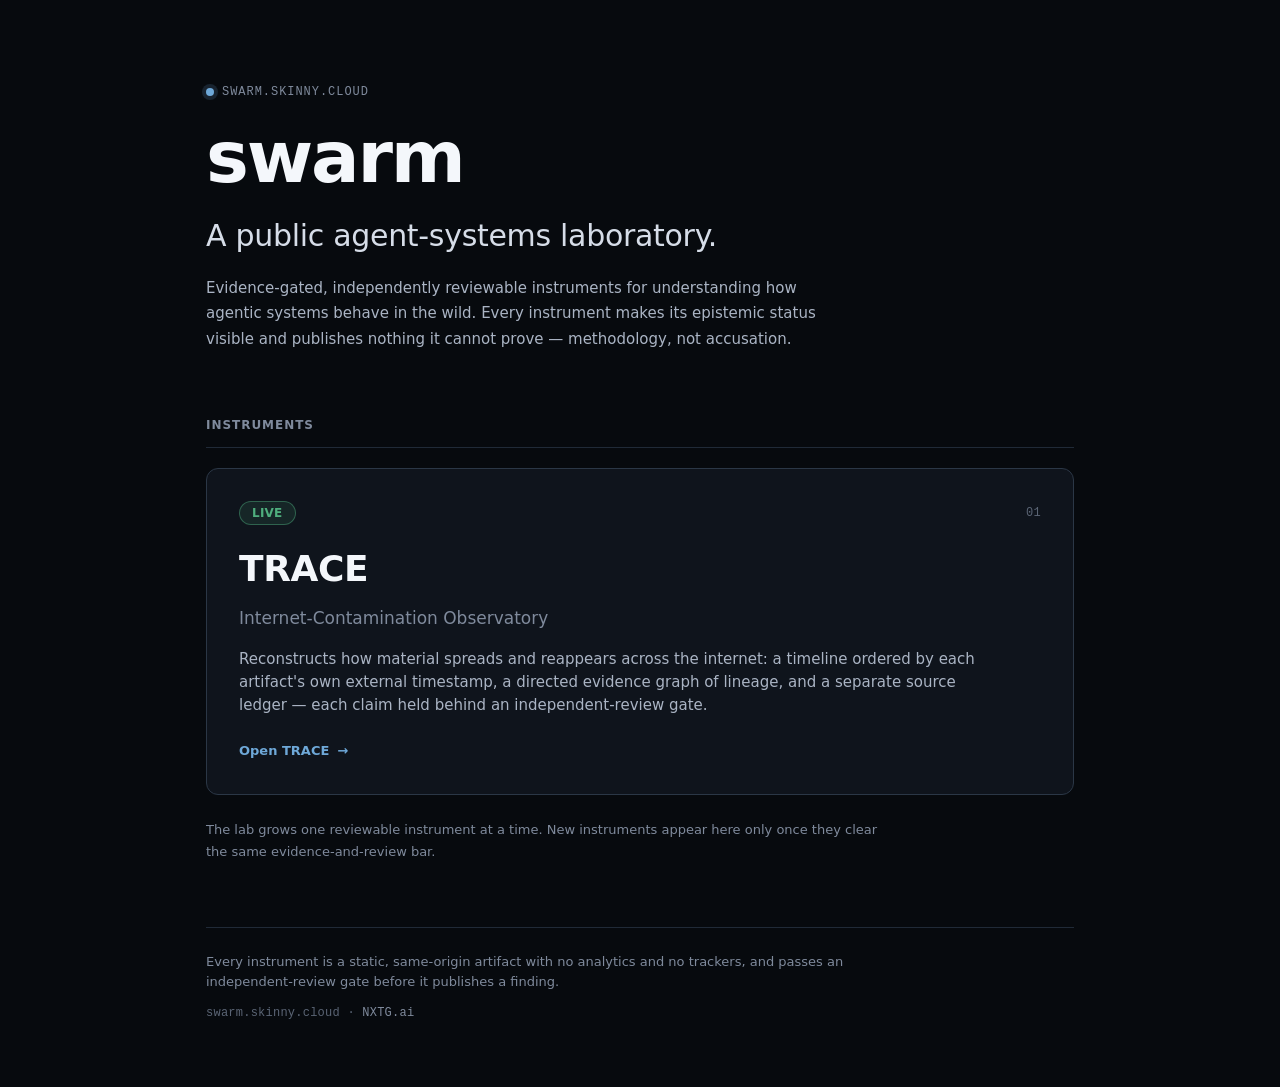
==== index.html @ 5da714e8 "feat(landing+headers): flagship single-instrument landing + real security headers Landing: cut the t" ====
<!DOCTYPE html>
<html lang="en">
<head>
  <meta charset="utf-8" />
  <meta name="viewport" content="width=device-width, initial-scale=1" />

  <!-- Same hard boundary as the instruments: the browser may reach nothing but
       this origin. No script at all on the landing; styles are same-origin
       stylesheets; data: only for the inline favicon. -->
  <meta http-equiv="Content-Security-Policy" content="default-src 'none'; style-src 'self'; img-src 'self' data:; base-uri 'none'; form-action 'none'; frame-ancestors 'none'" />
  <meta name="referrer" content="no-referrer" />

  <title>swarm — a public agent-systems laboratory</title>
  <meta name="description" content="swarm.skinny.cloud is a public agent-systems laboratory: evidence-gated, independently reviewable instruments for understanding how agentic systems behave. Methodology, not marketing." />
  <meta name="robots" content="index,follow" />
  <meta name="color-scheme" content="dark" />

  <link rel="icon" href="data:image/svg+xml,%3Csvg%20xmlns='http://www.w3.org/2000/svg'%20viewBox='0%200%2024%2024'%3E%3Crect%20width='24'%20height='24'%20fill='%23070a0e'/%3E%3Ccircle%20cx='12'%20cy='12'%20r='8'%20fill='none'%20stroke='%236ea8d8'%20stroke-width='1.6'/%3E%3Cpath%20d='M12%202v4M12%2018v4M2%2012h4M18%2012h4'%20stroke='%236ea8d8'%20stroke-width='1.6'/%3E%3Ccircle%20cx='12'%20cy='12'%20r='2'%20fill='%236ea8d8'/%3E%3C/svg%3E" />

  <link rel="stylesheet" href="css/tokens.css" />
  <link rel="stylesheet" href="css/landing.css" />
</head>
<body>
  <a class="skip-link" href="#main">Skip to content</a>

  <main class="lab" id="main">
    <header class="lab-head">
      <p class="eyebrow"><span class="mark" aria-hidden="true"></span>swarm.skinny.cloud</p>
      <h1 class="wordmark">swarm</h1>
      <p class="lede">A public agent-systems laboratory.</p>
      <p class="sub">
        Evidence-gated, independently reviewable instruments for understanding how
        agentic systems behave in the wild. Every instrument makes its epistemic
        status visible and publishes nothing it cannot prove — methodology, not
        accusation.
      </p>
    </header>

    <section class="instruments" aria-labelledby="instruments-label">
      <h2 class="section-label" id="instruments-label">Instruments</h2>
      <ul class="grid grid--single">

        <li class="card card--live card--feature">
          <a class="card-link" href="/trace/">
            <div class="card-top">
              <span class="pill pill--live">Live</span>
              <span class="card-idx">01</span>
            </div>
            <h3 class="card-title">TRACE</h3>
            <p class="card-kicker">Internet-Contamination Observatory</p>
            <p class="card-desc">
              Reconstructs how material spreads and reappears across the internet:
              a timeline ordered by each artifact's own external timestamp, a
              directed evidence graph of lineage, and a separate source ledger —
              each claim held behind an independent-review gate.
            </p>
            <span class="card-cta">Open TRACE<span class="arrow" aria-hidden="true">&#8594;</span></span>
          </a>
        </li>

      </ul>

      <p class="roadmap-note">
        The lab grows one reviewable instrument at a time. New instruments appear
        here only once they clear the same evidence-and-review bar.
      </p>
    </section>

    <footer class="lab-foot">
      <p class="foot-line">
        Every instrument is a static, same-origin artifact with no analytics and no
        trackers, and passes an independent-review gate before it publishes a finding.
      </p>
      <p class="foot-brand">swarm.skinny.cloud &middot; <span>NXTG.ai</span></p>
    </footer>
  </main>
</body>
</html>
---- css/tokens.css ----
/* =============================================================================
   TRACE Observatory — Design Tokens
   Sober dark forensic theme. Every value is a token (Law #2: Design System
   Supremacy). 4px spacing grid · 1.25 type scale · elevation · radius · motion.
   System fonts only — no external font imports of any kind.
   ============================================================================= */

:root {
  /* ---- Color primitives (never used directly in components) ---------------- */
  --c-ink-000: #f4f7fb;   /* brightest text */
  --c-ink-100: #d6dde8;
  --c-ink-200: #aab4c4;
  --c-ink-300: #7f8a9c;   /* muted / captions */
  --c-ink-400: #5a6474;   /* faint / disabled */

  --c-base-900: #070a0e;  /* page background (not pure black) */
  --c-base-850: #0b0f15;
  --c-base-800: #0f141c;  /* surface */
  --c-base-750: #131a24;  /* surface raised */
  --c-base-700: #1a222e;  /* surface floating */
  --c-base-650: #212b39;  /* hover */

  --c-line-800: #202a37;  /* hairline borders */
  --c-line-700: #2b3746;  /* borders */
  --c-line-600: #3a4a5e;  /* border hover / focus ring base */

  --c-steel-400: #6ea8d8; /* single restrained accent (interactive) */
  --c-steel-500: #4d8bc0;
  --c-steel-600: #3a6d9c;
  --c-steel-glow: rgba(110, 168, 216, 0.16);

  /* Status — epistemic state (restrained, not neon) */
  --c-verified-500: #4fae7e;   /* green — relief/accomplishment, used sparingly */
  --c-verified-050: rgba(79, 174, 126, 0.12);
  --c-plausible-500: #d9a441;  /* amber — consideration */
  --c-plausible-050: rgba(217, 164, 65, 0.12);
  --c-unresolved-500: #7f93ab; /* neutral steel-gray */
  --c-unresolved-050: rgba(127, 147, 171, 0.12);
  --c-refuted-500: #c96a68;    /* muted red */
  --c-refuted-050: rgba(201, 106, 104, 0.12);

  /* Tier — evidentiary proximity (sequential intensity) */
  --c-tier1: #6ea8d8;   /* T1 — first-party proximity, strongest */
  --c-tier2: #8f9bb0;   /* T2 — descriptor undefined in contract */
  --c-tier3: #6b7686;   /* T3 — behavioral analogue, NOT evidence */

  /* Semantic mappings ------------------------------------------------------- */
  --bg-page: var(--c-base-900);
  --bg-surface: var(--c-base-800);
  --bg-raised: var(--c-base-750);
  --bg-floating: var(--c-base-700);
  --bg-hover: var(--c-base-650);
  --bg-inset: var(--c-base-850);

  --text-strong: var(--c-ink-000);
  --text-primary: var(--c-ink-100);
  --text-secondary: var(--c-ink-200);
  --text-muted: var(--c-ink-300);
  --text-faint: var(--c-ink-400);

  --border-hairline: var(--c-line-800);
  --border-default: var(--c-line-700);
  --border-strong: var(--c-line-600);

  --accent: var(--c-steel-400);
  --accent-strong: var(--c-steel-500);
  --accent-glow: var(--c-steel-glow);

  --focus-ring: var(--c-steel-400);

  /* ---- Spacing — strict 4px grid ------------------------------------------ */
  --space-1: 4px;
  --space-2: 8px;
  --space-3: 12px;
  --space-4: 16px;
  --space-5: 20px;
  --space-6: 24px;
  --space-8: 32px;
  --space-10: 40px;
  --space-12: 48px;
  --space-16: 64px;
  --space-20: 80px;

  /* ---- Typography — 1.25 (major third) scale ------------------------------ */
  --font-sans: system-ui, -apple-system, "Segoe UI", Roboto, Helvetica, Arial, sans-serif;
  --font-mono: ui-monospace, "SF Mono", "SFMono-Regular", Menlo, Consolas,
               "Liberation Mono", "Roboto Mono", monospace;

  --text-xs: 0.75rem;    /* 12 — captions, chips */
  --text-sm: 0.8125rem;  /* 13 — dense meta */
  --text-base: 0.9375rem;/* 15 — body */
  --text-md: 1.0625rem;  /* 17 */
  --text-lg: 1.25rem;    /* 20 */
  --text-xl: 1.5rem;     /* 24 */
  --text-2xl: 1.875rem;  /* 30 */
  --text-3xl: 2.25rem;   /* 36 — hero */

  --leading-tight: 1.2;
  --leading-snug: 1.35;
  --leading-normal: 1.55;
  --leading-relaxed: 1.7;

  --tracking-tight: -0.01em;
  --tracking-normal: 0;
  --tracking-wide: 0.02em;
  --tracking-caps: 0.08em;   /* uppercase labels */

  --weight-regular: 400;
  --weight-medium: 500;
  --weight-semibold: 600;
  --weight-bold: 700;

  /* ---- Elevation — consistent shadow levels ------------------------------- */
  --elev-0: none;
  --elev-1: 0 1px 2px rgba(0, 0, 0, 0.4);
  --elev-2: 0 2px 6px rgba(0, 0, 0, 0.45);
  --elev-3: 0 8px 20px rgba(0, 0, 0, 0.5);
  --elev-4: 0 16px 40px rgba(0, 0, 0, 0.55);
  --elev-5: 0 24px 64px rgba(0, 0, 0, 0.6);

  /* ---- Radius ------------------------------------------------------------- */
  --radius-xs: 3px;
  --radius-sm: 5px;
  --radius-md: 8px;
  --radius-lg: 12px;
  --radius-xl: 16px;
  --radius-pill: 999px;

  /* ---- Motion — spring easing, sub-400ms interactions --------------------- */
  --ease-spring: cubic-bezier(0.16, 1, 0.3, 1);
  --ease-standard: cubic-bezier(0.4, 0, 0.2, 1);
  --ease-out: cubic-bezier(0.0, 0, 0.2, 1);

  --dur-fast: 120ms;
  --dur-base: 200ms;
  --dur-slow: 320ms;
  --stagger-step: 40ms;

  /* ---- Layout ------------------------------------------------------------- */
  --page-max: 1160px;
  --gutter: var(--space-4);
  --drawer-width: 460px;
}

@media (prefers-reduced-motion: reduce) {
  :root {
    --dur-fast: 0ms;
    --dur-base: 0ms;
    --dur-slow: 0ms;
    --stagger-step: 0ms;
  }
}
---- css/landing.css ----
/* =============================================================================
   swarm.skinny.cloud — lab landing
   Same sober dark forensic system as the instruments (tokens.css). Zero JS.
   ============================================================================= */

*, *::before, *::after { box-sizing: border-box; }
html { -webkit-text-size-adjust: 100%; }
body {
  margin: 0;
  background: var(--bg-page);
  color: var(--text-primary);
  font-family: var(--font-sans);
  font-size: var(--text-base);
  line-height: var(--leading-normal);
  -webkit-font-smoothing: antialiased;
  text-rendering: optimizeLegibility;
}

.skip-link {
  position: absolute; left: -9999px; top: 0;
  background: var(--bg-floating); color: var(--text-strong);
  padding: var(--space-2) var(--space-4); border-radius: var(--radius-sm);
  z-index: 10;
}
.skip-link:focus { left: var(--space-4); top: var(--space-4); }

.lab {
  max-width: 900px;
  margin: 0 auto;
  padding: clamp(var(--space-12), 8vw, var(--space-20)) var(--space-4) var(--space-16);
}

/* ---- Hero ---------------------------------------------------------------- */
.lab-head { max-width: 44rem; }

.eyebrow {
  display: inline-flex; align-items: center; gap: var(--space-2);
  margin: 0 0 var(--space-5);
  font-family: var(--font-mono);
  font-size: var(--text-xs);
  letter-spacing: var(--tracking-caps);
  text-transform: uppercase;
  color: var(--text-muted);
}
.eyebrow .mark {
  width: 8px; height: 8px; border-radius: var(--radius-pill);
  background: var(--accent);
  box-shadow: 0 0 0 4px var(--accent-glow);
}

.wordmark {
  margin: 0;
  font-size: clamp(2.75rem, 12vw, 4.5rem);
  font-weight: var(--weight-bold);
  letter-spacing: -0.03em;
  line-height: 1;
  color: var(--text-strong);
}

.lede {
  margin: var(--space-5) 0 var(--space-4);
  font-size: clamp(var(--text-lg), 3.5vw, var(--text-2xl));
  font-weight: var(--weight-medium);
  color: var(--text-primary);
  letter-spacing: var(--tracking-tight);
}

.sub {
  margin: 0;
  max-width: 40rem;
  color: var(--text-secondary);
  line-height: var(--leading-relaxed);
}

/* ---- Instruments -------------------------------------------------------- */
.instruments { margin-top: clamp(var(--space-12), 8vw, var(--space-16)); }

.section-label {
  margin: 0 0 var(--space-5);
  padding-bottom: var(--space-3);
  border-bottom: 1px solid var(--border-hairline);
  font-size: var(--text-xs);
  font-weight: var(--weight-semibold);
  letter-spacing: var(--tracking-caps);
  text-transform: uppercase;
  color: var(--text-muted);
}

.grid {
  list-style: none; margin: 0; padding: 0;
  display: grid; gap: var(--space-4);
  grid-template-columns: repeat(auto-fill, minmax(260px, 1fr));
}

/* Single live instrument — present it as the flagship, no placeholder tiles. */
.grid--single { grid-template-columns: 1fr; }

.card--feature .card-link { padding: clamp(var(--space-6), 4vw, var(--space-8)); }
.card--feature .card-title { font-size: clamp(var(--text-2xl), 4vw, var(--text-3xl)); }
.card--feature .card-kicker { font-size: var(--text-md); }
.card--feature .card-desc { max-width: 46rem; font-size: var(--text-base); }

.roadmap-note {
  margin: var(--space-6) 0 0;
  max-width: 42rem;
  font-size: var(--text-sm);
  color: var(--text-muted);
  line-height: var(--leading-relaxed);
}

.card {
  position: relative;
  display: flex; flex-direction: column;
  background: var(--bg-surface);
  border: 1px solid var(--border-default);
  border-radius: var(--radius-lg);
  min-height: 100%;
}

.card-link {
  display: flex; flex-direction: column; gap: var(--space-2);
  padding: var(--space-5);
  height: 100%;
  color: inherit; text-decoration: none;
  border-radius: inherit;
  transition: border-color var(--dur-base) var(--ease-standard),
              transform var(--dur-base) var(--ease-spring),
              box-shadow var(--dur-base) var(--ease-standard);
}
.card--soon > .card-top { padding: var(--space-5) var(--space-5) 0; }
.card--soon { padding-bottom: var(--space-5); }
.card--soon .card-title,
.card--soon .card-kicker,
.card--soon .card-desc,
.card--soon .card-cta { padding-left: var(--space-5); padding-right: var(--space-5); }

.card-top {
  display: flex; align-items: center; justify-content: space-between;
  margin-bottom: var(--space-2);
}
.card-idx {
  font-family: var(--font-mono); font-size: var(--text-xs);
  color: var(--text-faint); letter-spacing: var(--tracking-wide);
}

.card-title {
  margin: 0;
  font-size: var(--text-xl);
  font-weight: var(--weight-bold);
  letter-spacing: -0.01em;
  color: var(--text-strong);
}
.card-kicker {
  margin: 0;
  font-size: var(--text-sm);
  color: var(--text-muted);
}
.card-desc {
  margin: var(--space-2) 0 0;
  font-size: var(--text-sm);
  color: var(--text-secondary);
  line-height: var(--leading-normal);
}
.card-cta {
  margin-top: auto; padding-top: var(--space-4);
  display: inline-flex; align-items: center; gap: var(--space-2);
  font-size: var(--text-sm); font-weight: var(--weight-semibold);
  color: var(--accent);
}
.card-cta .arrow { transition: transform var(--dur-base) var(--ease-spring); }
.card-cta--muted { color: var(--text-faint); font-weight: var(--weight-medium); }

/* Live card — interactive */
.card--live { transition: border-color var(--dur-base) var(--ease-standard); }
.card--live .card-link:hover {
  border-color: var(--border-strong);
  transform: translateY(-2px);
  box-shadow: var(--elev-3);
}
.card--live .card-link:hover .arrow { transform: translateX(3px); }
.card--live .card-link:focus-visible {
  outline: 2px solid var(--focus-ring); outline-offset: 2px;
}

/* Coming-soon card — inert */
.card--soon {
  background: var(--bg-inset);
  border-style: dashed;
  border-color: var(--border-hairline);
}
.card--soon .card-title,
.card--soon .card-kicker { color: var(--text-muted); }
.card--soon .card-desc { color: var(--text-faint); }

/* ---- Pills -------------------------------------------------------------- */
.pill {
  display: inline-flex; align-items: center;
  padding: 2px var(--space-3);
  border-radius: var(--radius-pill);
  font-size: var(--text-xs); font-weight: var(--weight-semibold);
  letter-spacing: var(--tracking-wide);
  text-transform: uppercase;
  border: 1px solid transparent;
}
.pill--live {
  color: var(--c-verified-500); background: var(--c-verified-050);
  border-color: color-mix(in srgb, var(--c-verified-500) 45%, transparent);
}
.pill--soon {
  color: var(--text-muted); background: var(--c-unresolved-050);
  border-color: var(--border-default);
}

/* ---- Footer ------------------------------------------------------------- */
.lab-foot {
  margin-top: clamp(var(--space-12), 8vw, var(--space-16));
  padding-top: var(--space-6);
  border-top: 1px solid var(--border-hairline);
}
.foot-line {
  margin: 0 0 var(--space-3);
  max-width: 42rem;
  font-size: var(--text-sm);
  color: var(--text-muted);
}
.foot-brand {
  margin: 0;
  font-family: var(--font-mono);
  font-size: var(--text-xs);
  letter-spacing: var(--tracking-wide);
  color: var(--text-faint);
}
.foot-brand span { color: var(--text-muted); }
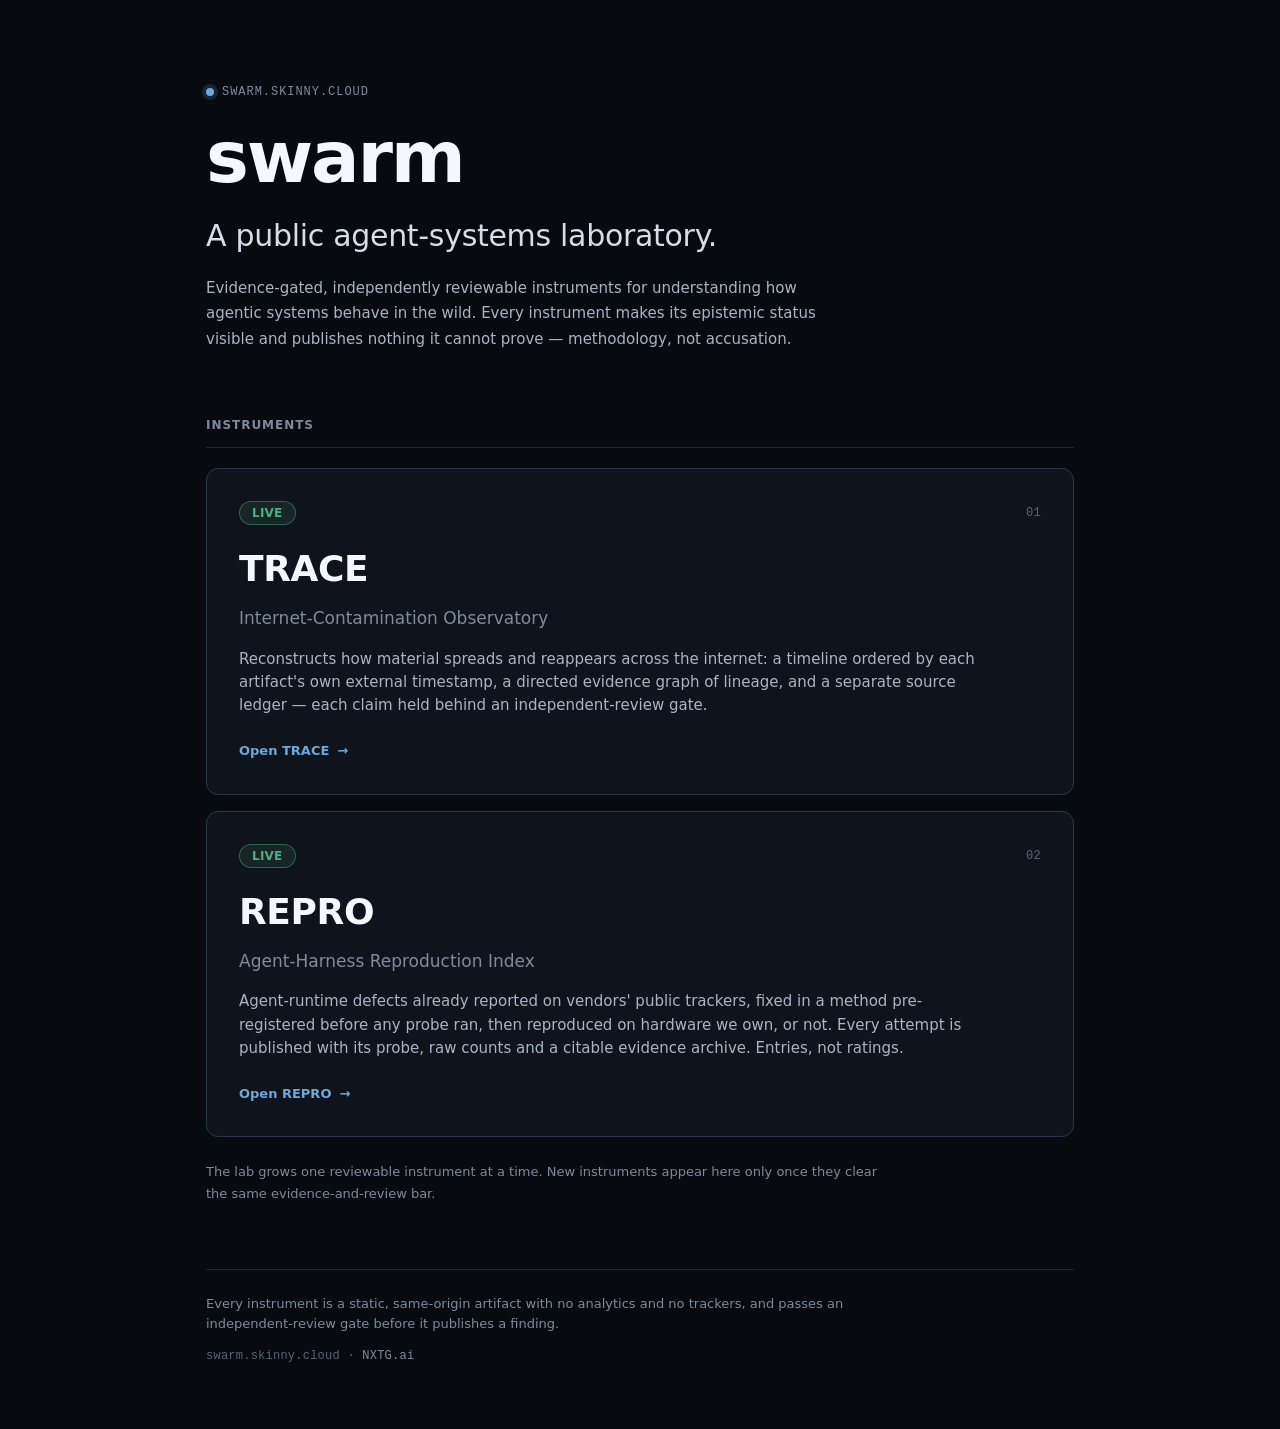
==== commit e9da31e8: "feat(repro): wire the reviewed v0 bundle; landing card 02 - repro/data/repro-bundle.json: fp's post-" ====
--- a/index.html
+++ b/index.html
@@ -7,7 +7,9 @@
   <!-- Same hard boundary as the instruments: the browser may reach nothing but
        this origin. No script at all on the landing; styles are same-origin
        stylesheets; data: only for the inline favicon. -->
-  <meta http-equiv="Content-Security-Policy" content="default-src 'none'; style-src 'self'; img-src 'self' data:; base-uri 'none'; form-action 'none'; frame-ancestors 'none'" />
+  <!-- frame-ancestors is delivered as an HTTP header (vercel.json); it is
+       ignored inside a <meta> CSP, so it is intentionally not here. -->
+  <meta http-equiv="Content-Security-Policy" content="default-src 'none'; style-src 'self'; img-src 'self' data:; base-uri 'none'; form-action 'none'" />
   <meta name="referrer" content="no-referrer" />
 
   <title>swarm — a public agent-systems laboratory</title>
@@ -58,6 +60,24 @@
           </a>
         </li>
 
+        <li class="card card--live card--feature">
+          <a class="card-link" href="/repro/">
+            <div class="card-top">
+              <span class="pill pill--live">Live</span>
+              <span class="card-idx">02</span>
+            </div>
+            <h3 class="card-title">REPRO</h3>
+            <p class="card-kicker">Agent-Harness Reproduction Index</p>
+            <p class="card-desc">
+              Agent-runtime defects already reported on vendors' public trackers,
+              fixed in a method pre-registered before any probe ran, then reproduced
+              on hardware we own, or not. Every attempt is published with its probe,
+              raw counts and a citable evidence archive. Entries, not ratings.
+            </p>
+            <span class="card-cta">Open REPRO<span class="arrow" aria-hidden="true">&#8594;</span></span>
+          </a>
+        </li>
+
       </ul>
 
       <p class="roadmap-note">
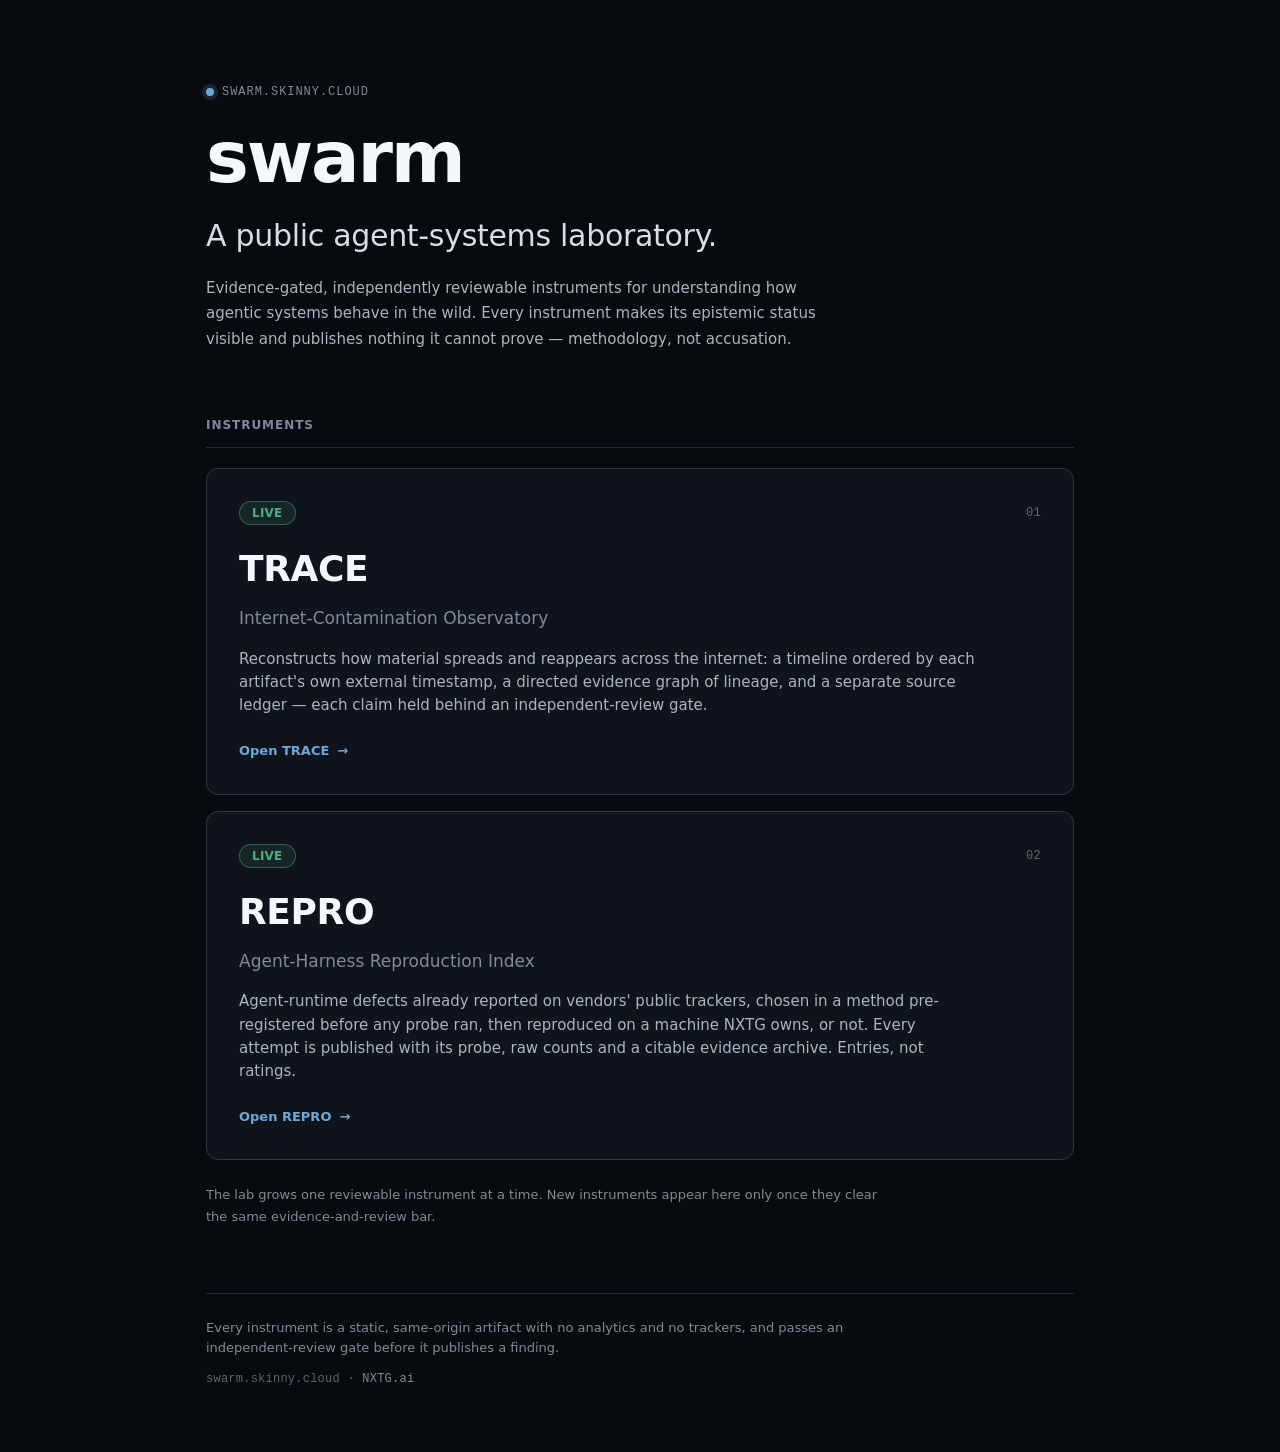
==== commit cdda8f6d: "fix(repro): ce copy review, 4 fixes - No em dashes in rendered prose: title and eyebrow read "REPRO:" ====
--- a/index.html
+++ b/index.html
@@ -70,8 +70,8 @@
             <p class="card-kicker">Agent-Harness Reproduction Index</p>
             <p class="card-desc">
               Agent-runtime defects already reported on vendors' public trackers,
-              fixed in a method pre-registered before any probe ran, then reproduced
-              on hardware we own, or not. Every attempt is published with its probe,
+              chosen in a method pre-registered before any probe ran, then reproduced
+              on a machine NXTG owns, or not. Every attempt is published with its probe,
               raw counts and a citable evidence archive. Entries, not ratings.
             </p>
             <span class="card-cta">Open REPRO<span class="arrow" aria-hidden="true">&#8594;</span></span>
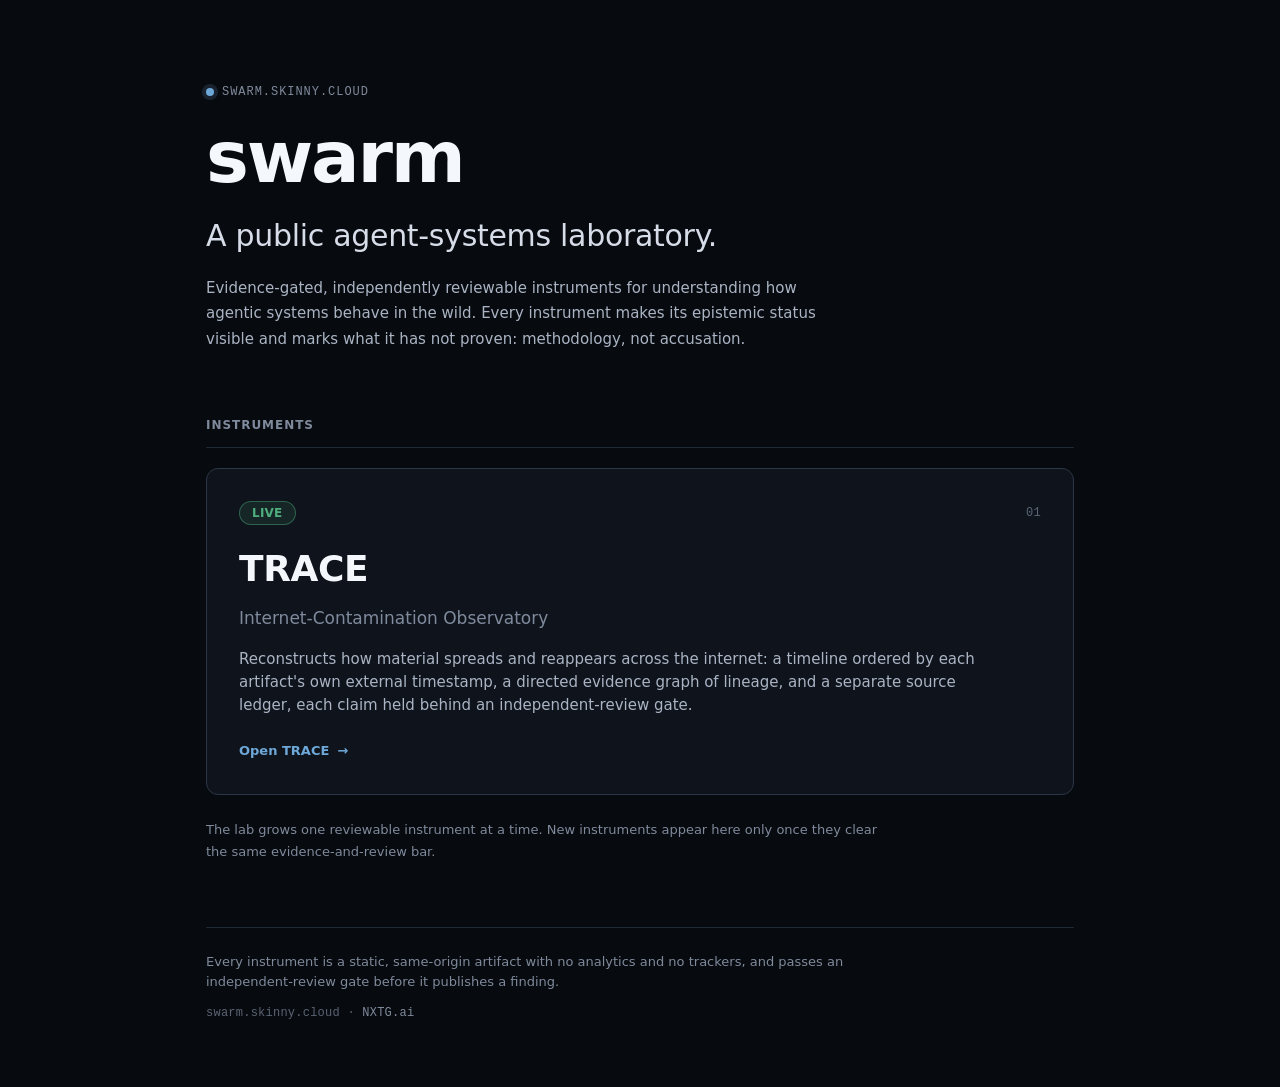
==== commit dc276681: "copy(landing): no absolute claim, no em dashes "publishes nothing it cannot prove" overreached: TRAC" ====
--- a/index.html
+++ b/index.html
@@ -12,7 +12,7 @@
   <meta http-equiv="Content-Security-Policy" content="default-src 'none'; style-src 'self'; img-src 'self' data:; base-uri 'none'; form-action 'none'" />
   <meta name="referrer" content="no-referrer" />
 
-  <title>swarm — a public agent-systems laboratory</title>
+  <title>swarm: a public agent-systems laboratory</title>
   <meta name="description" content="swarm.skinny.cloud is a public agent-systems laboratory: evidence-gated, independently reviewable instruments for understanding how agentic systems behave. Methodology, not marketing." />
   <meta name="robots" content="index,follow" />
   <meta name="color-scheme" content="dark" />
@@ -33,7 +33,7 @@
       <p class="sub">
         Evidence-gated, independently reviewable instruments for understanding how
         agentic systems behave in the wild. Every instrument makes its epistemic
-        status visible and publishes nothing it cannot prove — methodology, not
+        status visible and marks what it has not proven: methodology, not
         accusation.
       </p>
     </header>
@@ -53,28 +53,10 @@
             <p class="card-desc">
               Reconstructs how material spreads and reappears across the internet:
               a timeline ordered by each artifact's own external timestamp, a
-              directed evidence graph of lineage, and a separate source ledger —
+              directed evidence graph of lineage, and a separate source ledger,
               each claim held behind an independent-review gate.
             </p>
             <span class="card-cta">Open TRACE<span class="arrow" aria-hidden="true">&#8594;</span></span>
-          </a>
-        </li>
-
-        <li class="card card--live card--feature">
-          <a class="card-link" href="/repro/">
-            <div class="card-top">
-              <span class="pill pill--live">Live</span>
-              <span class="card-idx">02</span>
-            </div>
-            <h3 class="card-title">REPRO</h3>
-            <p class="card-kicker">Agent-Harness Reproduction Index</p>
-            <p class="card-desc">
-              Agent-runtime defects already reported on vendors' public trackers,
-              chosen in a method pre-registered before any probe ran, then reproduced
-              on a machine NXTG owns, or not. Every attempt is published with its probe,
-              raw counts and a citable evidence archive. Entries, not ratings.
-            </p>
-            <span class="card-cta">Open REPRO<span class="arrow" aria-hidden="true">&#8594;</span></span>
           </a>
         </li>
 
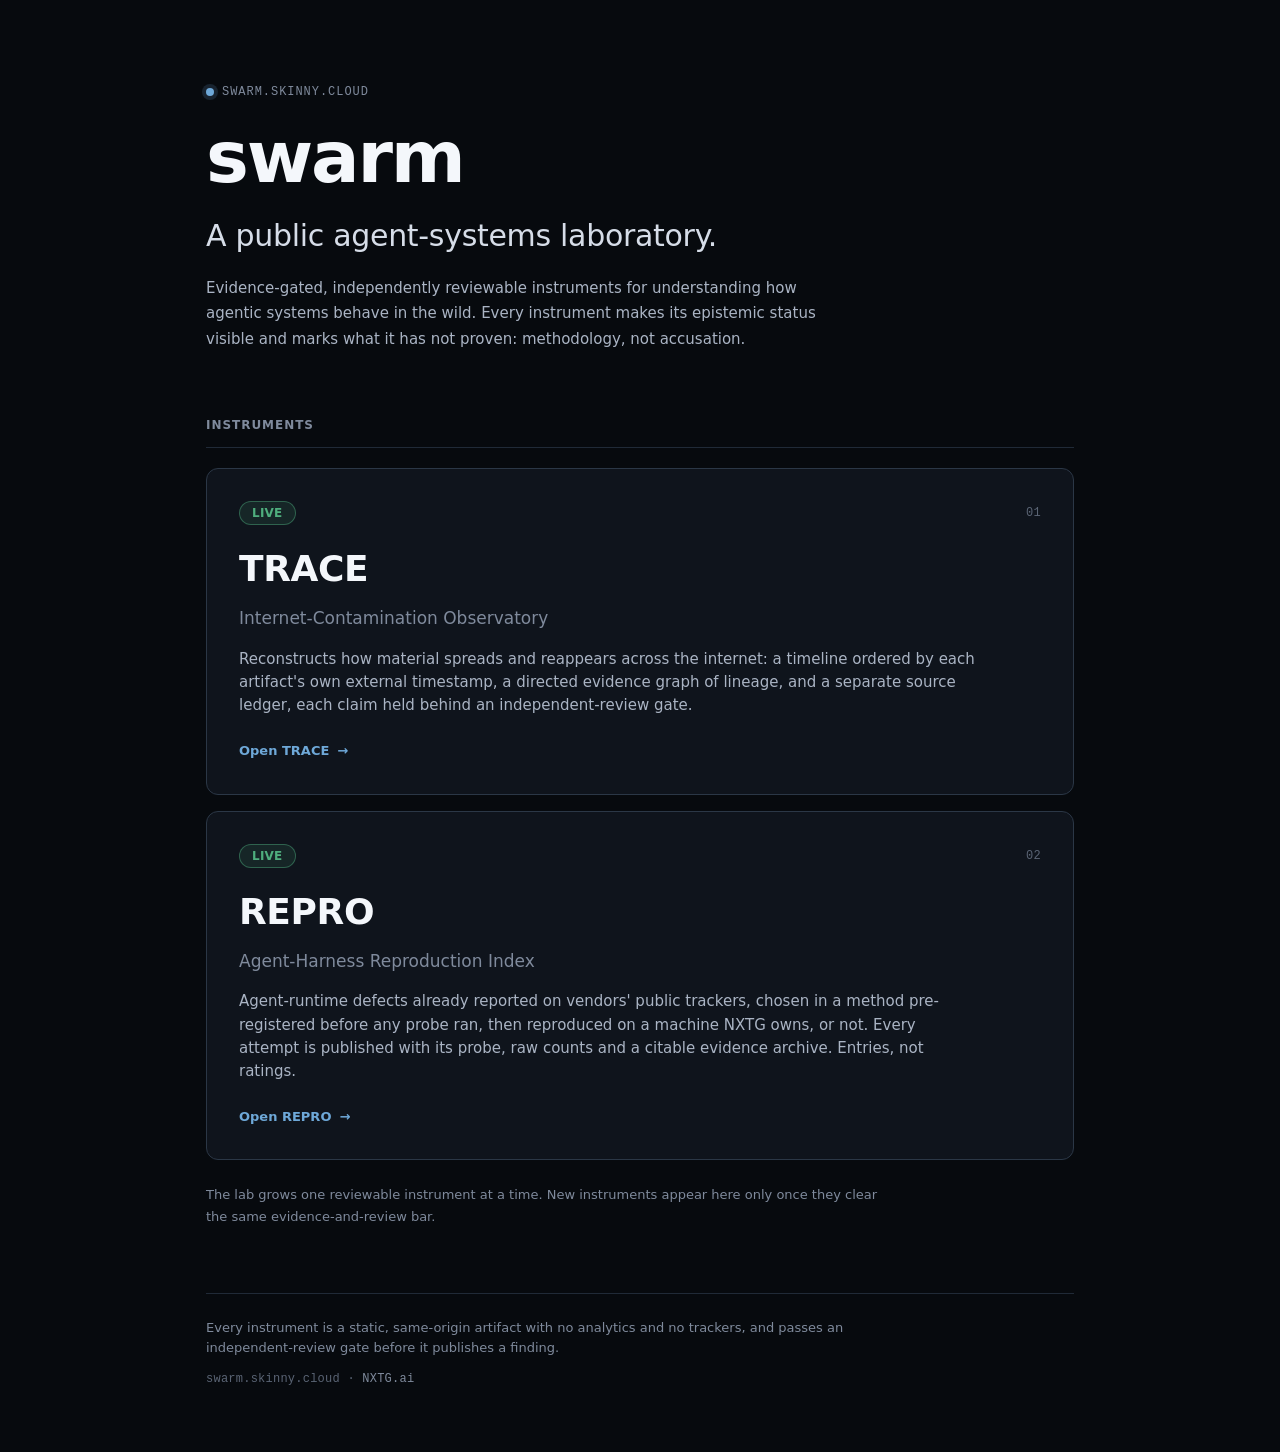
==== commit 5b7b331d: "Merge feat/trace-v1-craft (landing copy dc27668) into feat/repro-v0 🌽 Generated with NextGen AI - In" ====
--- a/index.html
+++ b/index.html
@@ -60,6 +60,24 @@
           </a>
         </li>
 
+        <li class="card card--live card--feature">
+          <a class="card-link" href="/repro/">
+            <div class="card-top">
+              <span class="pill pill--live">Live</span>
+              <span class="card-idx">02</span>
+            </div>
+            <h3 class="card-title">REPRO</h3>
+            <p class="card-kicker">Agent-Harness Reproduction Index</p>
+            <p class="card-desc">
+              Agent-runtime defects already reported on vendors' public trackers,
+              chosen in a method pre-registered before any probe ran, then reproduced
+              on a machine NXTG owns, or not. Every attempt is published with its probe,
+              raw counts and a citable evidence archive. Entries, not ratings.
+            </p>
+            <span class="card-cta">Open REPRO<span class="arrow" aria-hidden="true">&#8594;</span></span>
+          </a>
+        </li>
+
       </ul>
 
       <p class="roadmap-note">
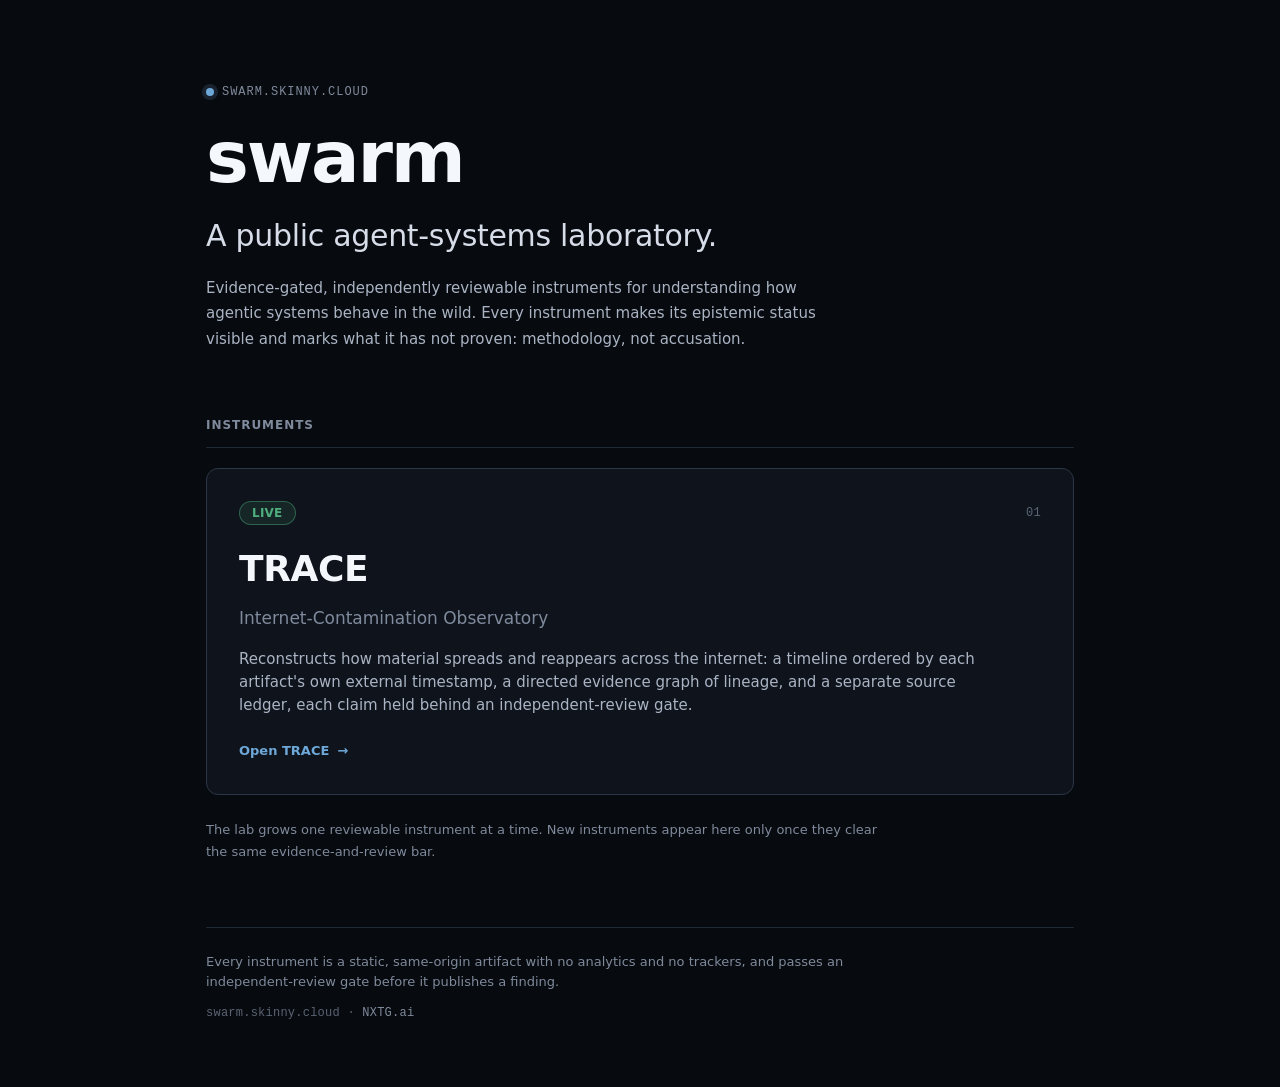
==== commit c00d0824: "Merge PR #1: TRACE v1 go-live TRACE v1: certified #62 bundle (21c997), per-trace subject header, sec" ====
--- a/index.html
+++ b/index.html
@@ -60,24 +60,6 @@
           </a>
         </li>
 
-        <li class="card card--live card--feature">
-          <a class="card-link" href="/repro/">
-            <div class="card-top">
-              <span class="pill pill--live">Live</span>
-              <span class="card-idx">02</span>
-            </div>
-            <h3 class="card-title">REPRO</h3>
-            <p class="card-kicker">Agent-Harness Reproduction Index</p>
-            <p class="card-desc">
-              Agent-runtime defects already reported on vendors' public trackers,
-              chosen in a method pre-registered before any probe ran, then reproduced
-              on a machine NXTG owns, or not. Every attempt is published with its probe,
-              raw counts and a citable evidence archive. Entries, not ratings.
-            </p>
-            <span class="card-cta">Open REPRO<span class="arrow" aria-hidden="true">&#8594;</span></span>
-          </a>
-        </li>
-
       </ul>
 
       <p class="roadmap-note">
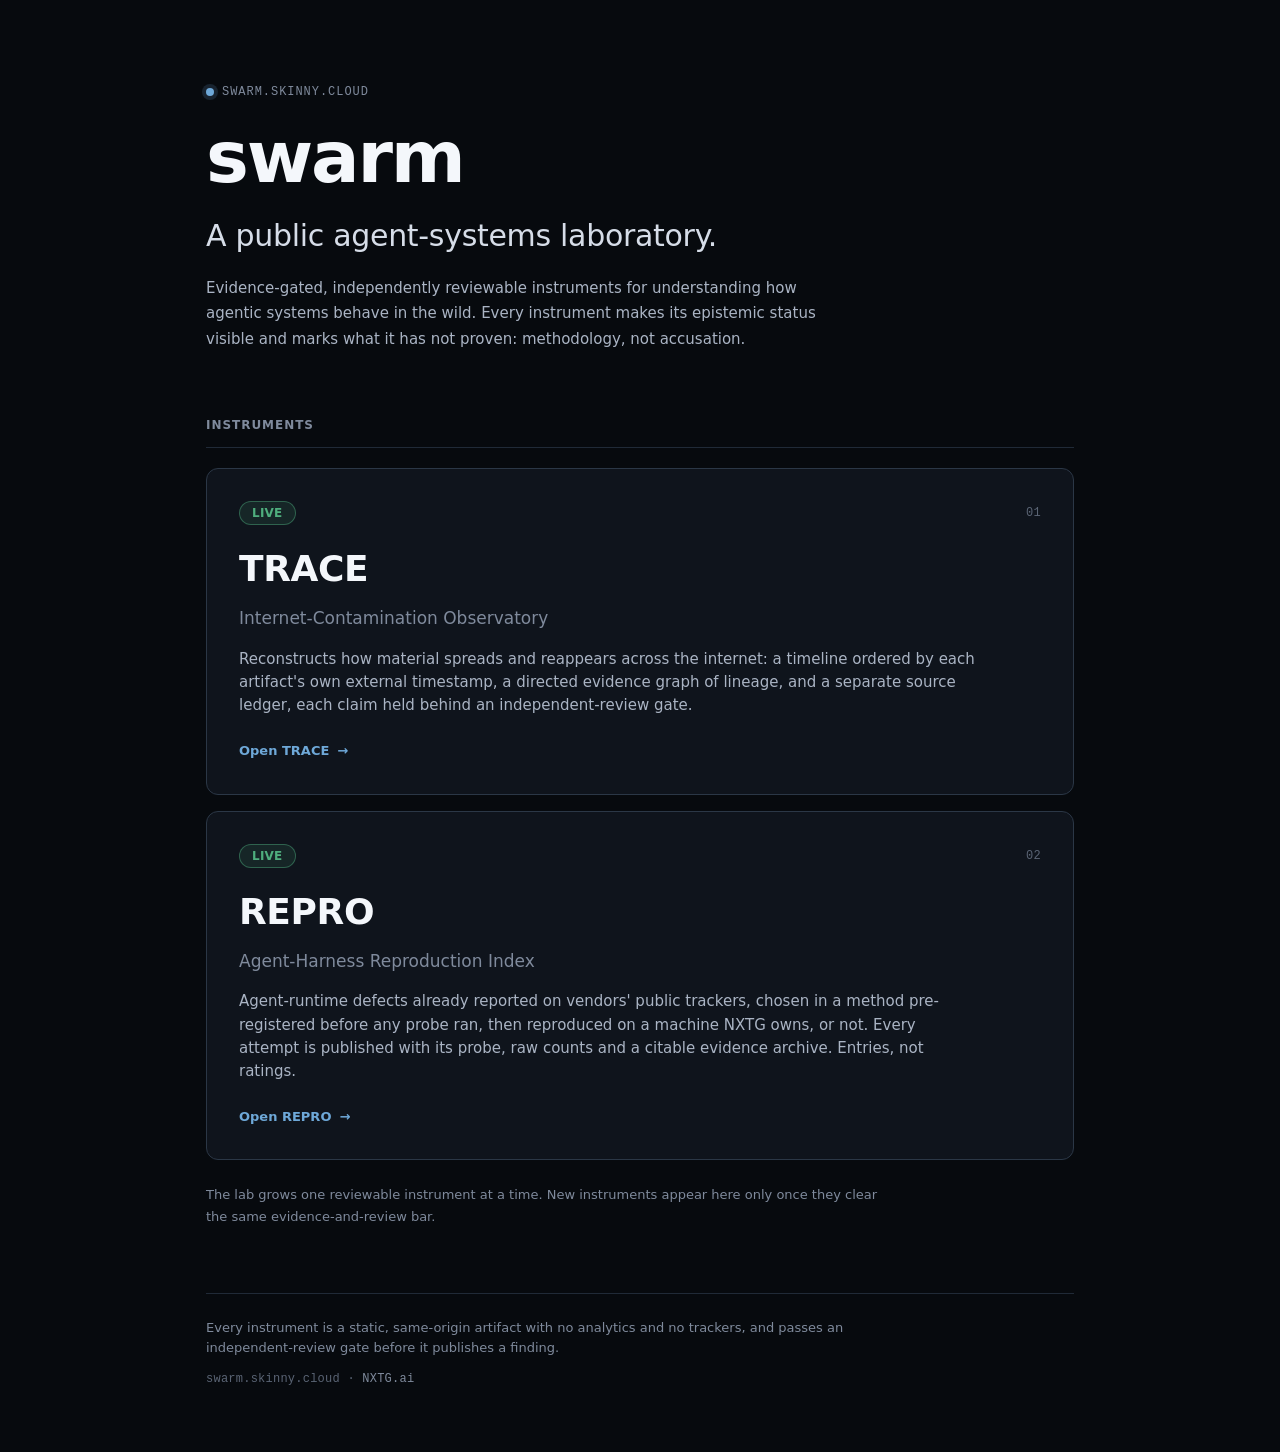
==== commit 686c3cf9: "Merge PR #2: REPRO, Agent-Harness Reproduction Index REPRO, swarm instrument 02 (GoPMO 1.18.12.1.10)" ====
--- a/index.html
+++ b/index.html
@@ -60,6 +60,24 @@
           </a>
         </li>
 
+        <li class="card card--live card--feature">
+          <a class="card-link" href="/repro/">
+            <div class="card-top">
+              <span class="pill pill--live">Live</span>
+              <span class="card-idx">02</span>
+            </div>
+            <h3 class="card-title">REPRO</h3>
+            <p class="card-kicker">Agent-Harness Reproduction Index</p>
+            <p class="card-desc">
+              Agent-runtime defects already reported on vendors' public trackers,
+              chosen in a method pre-registered before any probe ran, then reproduced
+              on a machine NXTG owns, or not. Every attempt is published with its probe,
+              raw counts and a citable evidence archive. Entries, not ratings.
+            </p>
+            <span class="card-cta">Open REPRO<span class="arrow" aria-hidden="true">&#8594;</span></span>
+          </a>
+        </li>
+
       </ul>
 
       <p class="roadmap-note">
